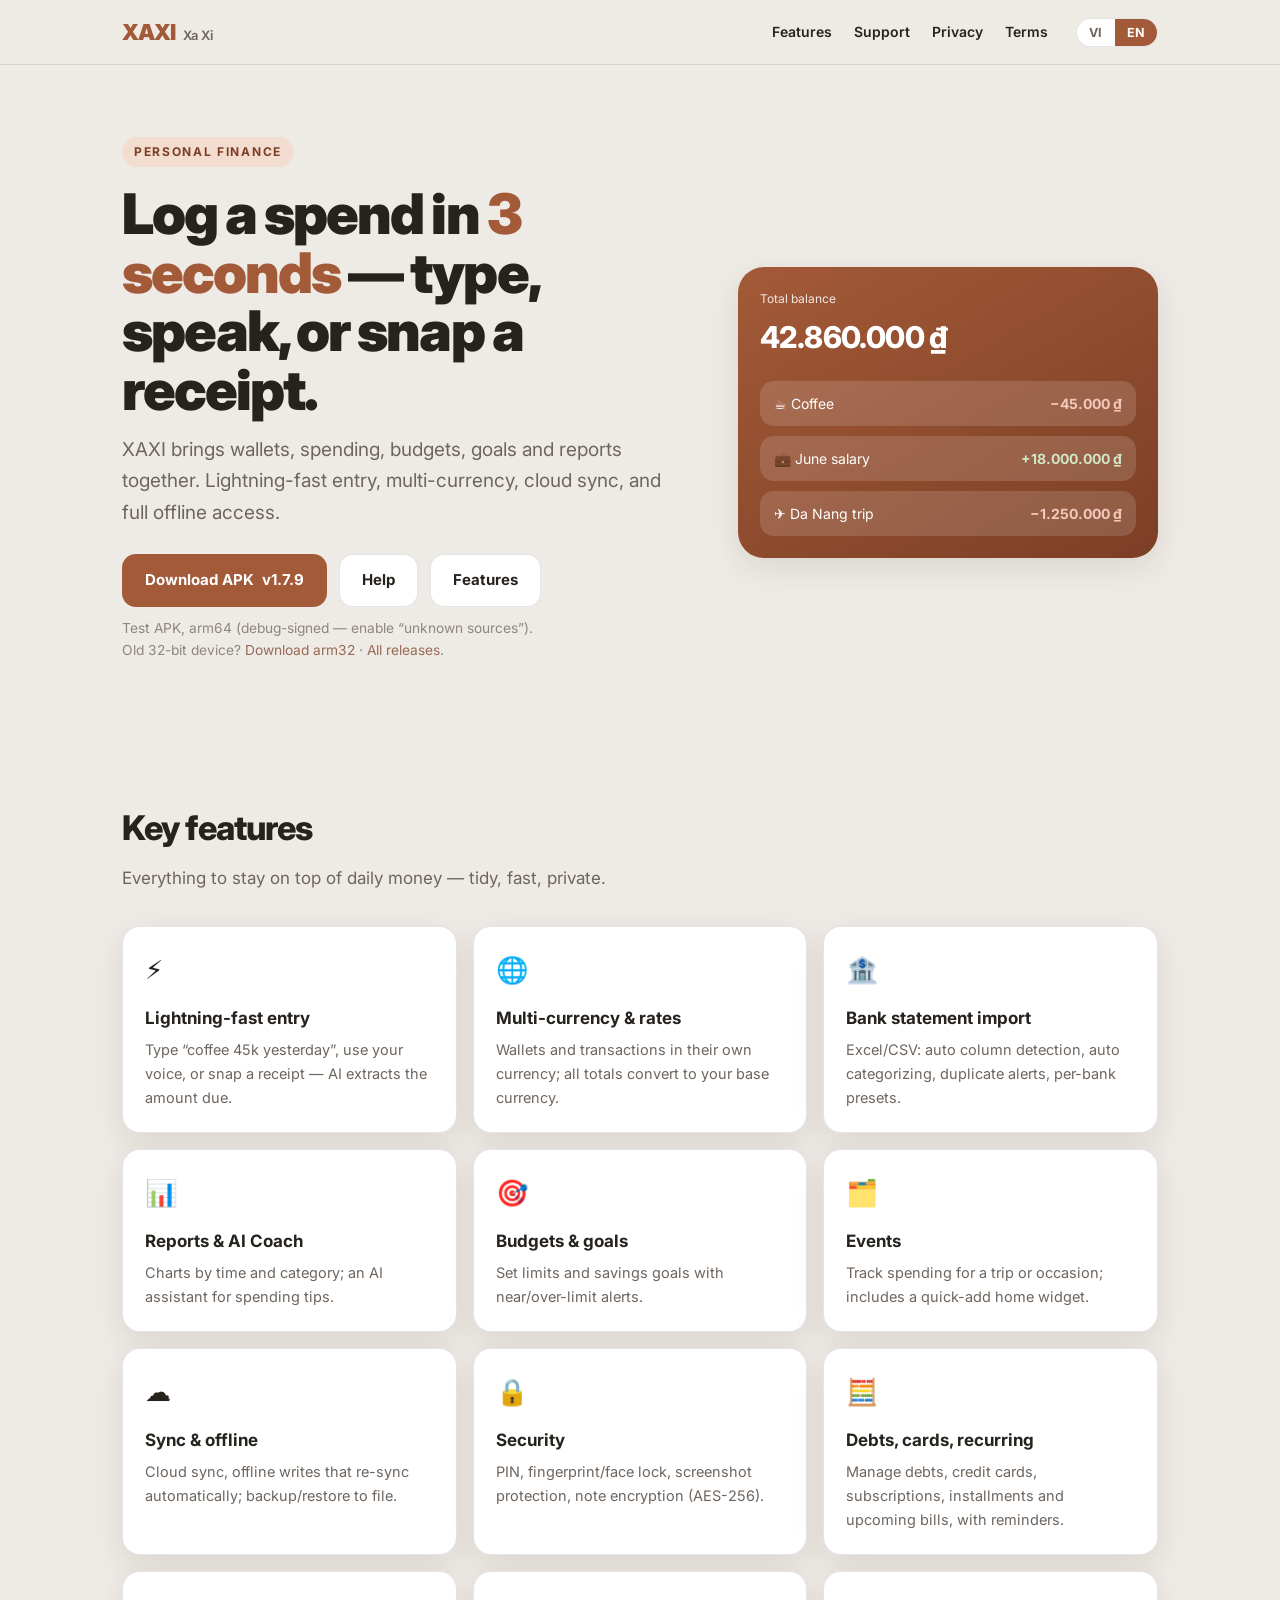
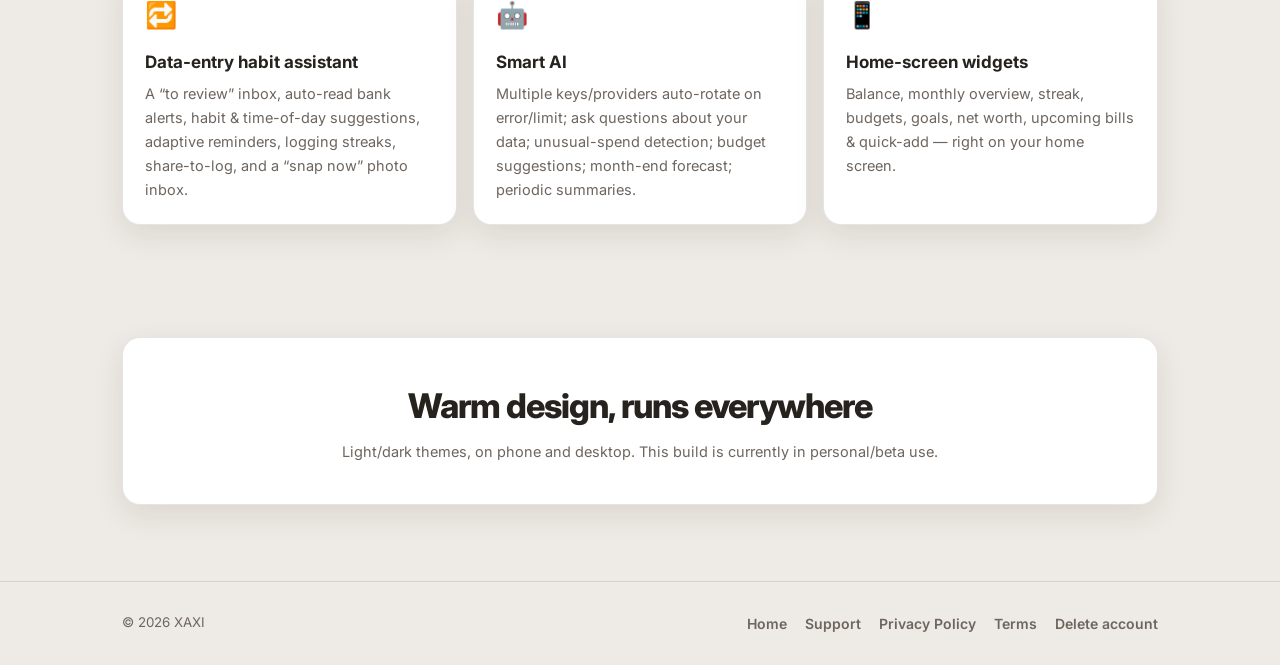
==== index.html @ 99275ad5 "docs: đồng bộ web từ xaxi-project@43b7272" ====
<!DOCTYPE html>
<html lang="vi" data-lang="vi">
<head>
<meta charset="UTF-8" />
<meta name="viewport" content="width=device-width, initial-scale=1" />
<script>(function(){try{var s=localStorage.getItem('xaxi_lang');var l=(s==='vi'||s==='en')?s:((navigator.language||'vi').toLowerCase().indexOf('en')===0?'en':'vi');document.documentElement.setAttribute('data-lang',l);document.documentElement.setAttribute('lang',l);}catch(e){document.documentElement.setAttribute('data-lang','vi');}})();</script>
<title>XAXI — Sổ thu chi cá nhân thông minh</title>
<meta name="description" content="XAXI (Xa Xỉ): sổ thu chi cá nhân — nhập liệu siêu nhanh, đa tiền tệ, đồng bộ đám mây, xem offline. Smart personal finance app." />
<link rel="stylesheet" href="style.css" />
<script src="script.js" defer></script>
</head>
<body data-title-vi="XAXI — Sổ thu chi cá nhân thông minh" data-title-en="XAXI — Smart personal finance app">

<header class="site-header">
  <div class="container">
    <div class="brand"><span class="mark">XAXI</span><span class="sub">Xa Xỉ</span></div>
    <nav class="nav">
      <a href="#tinh-nang"><span class="vi">Tính năng</span><span class="en">Features</span></a>
      <a href="support.html" class="hide-sm"><span class="vi">Hỗ trợ</span><span class="en">Support</span></a>
      <a href="privacy.html" class="hide-sm"><span class="vi">Bảo mật</span><span class="en">Privacy</span></a>
      <a href="terms.html"><span class="vi">Điều khoản</span><span class="en">Terms</span></a>
      <span class="langtoggle"><button data-langbtn="vi">VI</button><button data-langbtn="en">EN</button></span>
    </nav>
  </div>
</header>

<main>
  <section class="hero">
    <div class="container hero-grid">
      <div>
        <span class="eyebrow"><span class="vi">Sổ thu chi cá nhân</span><span class="en">Personal finance</span></span>
        <h1>
          <span class="vi">Ghi chi trong <span class="accent">3 giây</span> — gõ, nói, hay chụp hóa đơn.</span>
          <span class="en">Log a spend in <span class="accent">3 seconds</span> — type, speak, or snap a receipt.</span>
        </h1>
        <p class="lead">
          <span class="vi">XAXI gom ví, thu chi, ngân sách, mục tiêu và báo cáo vào một nơi. Nhập liệu siêu nhanh, đa tiền tệ, đồng bộ đám mây và xem được cả khi mất mạng.</span>
          <span class="en">XAXI brings wallets, spending, budgets, goals and reports together. Lightning-fast entry, multi-currency, cloud sync, and full offline access.</span>
        </p>
        <div class="cta-row">
          <a class="btn btn-primary" href="https://github.com/mittohoa/xaxi-app/releases/latest/download/xaxi-v1.7.9-arm64.apk"><span class="vi">Tải APK</span><span class="en">Download APK</span> v1.7.9</a>
          <a class="btn btn-ghost" href="support.html"><span class="vi">Hướng dẫn</span><span class="en">Help</span></a>
          <a class="btn btn-ghost" href="#tinh-nang"><span class="vi">Tính năng</span><span class="en">Features</span></a>
        </div>
        <p class="lead" style="font-size:.86rem;opacity:.75;margin-top:10px">
          <span class="vi">Bản APK thử nghiệm, arm64 (ký debug — cho phép “nguồn không xác định”). Máy 32-bit cũ? </span>
          <span class="en">Test APK, arm64 (debug-signed — enable “unknown sources”). Old 32-bit device? </span>
          <a href="https://github.com/mittohoa/xaxi-app/releases/latest/download/xaxi-v1.7.9-arm32.apk"><span class="vi">Tải bản arm32</span><span class="en">Download arm32</span></a>
          · <a href="https://github.com/mittohoa/xaxi-app/releases/latest"><span class="vi">Tất cả bản phát hành</span><span class="en">All releases</span></a>.
        </p>
      </div>
      <div class="mock" aria-hidden="true">
        <div class="mlabel"><span class="vi">Tổng số dư</span><span class="en">Total balance</span></div>
        <div class="mbal">42.860.000 ₫</div>
        <div class="mcards">
          <div class="mrow"><span>☕ <span class="vi">Cà phê</span><span class="en">Coffee</span></span><span class="neg">−45.000 ₫</span></div>
          <div class="mrow"><span>💼 <span class="vi">Lương tháng 6</span><span class="en">June salary</span></span><span class="pos">+18.000.000 ₫</span></div>
          <div class="mrow"><span>✈️ <span class="vi">Du lịch Đà Nẵng</span><span class="en">Da Nang trip</span></span><span class="neg">−1.250.000 ₫</span></div>
        </div>
      </div>
    </div>
  </section>

  <section class="block" id="tinh-nang">
    <div class="container">
      <h2 class="section-title"><span class="vi">Tính năng chính</span><span class="en">Key features</span></h2>
      <p class="section-sub"><span class="vi">Mọi thứ cần để kiểm soát tiền bạc hằng ngày — gọn gàng, nhanh, riêng tư.</span><span class="en">Everything to stay on top of daily money — tidy, fast, private.</span></p>
      <div class="features">
        <div class="card"><div class="ico">⚡</div>
          <h3><span class="vi">Nhập liệu siêu nhanh</span><span class="en">Lightning-fast entry</span></h3>
          <p><span class="vi">Gõ tự nhiên “cà phê 45k hôm qua”, nói bằng giọng nói, hoặc chụp hóa đơn — có AI bóc tách số tiền phải thanh toán.</span><span class="en">Type “coffee 45k yesterday”, use your voice, or snap a receipt — AI extracts the amount due.</span></p></div>
        <div class="card"><div class="ico">🌐</div>
          <h3><span class="vi">Đa tiền tệ &amp; tỷ giá</span><span class="en">Multi-currency &amp; rates</span></h3>
          <p><span class="vi">Ví và giao dịch theo tiền tệ riêng; mọi tổng hợp tự quy về tiền tệ gốc bạn chọn.</span><span class="en">Wallets and transactions in their own currency; all totals convert to your base currency.</span></p></div>
        <div class="card"><div class="ico">🏦</div>
          <h3><span class="vi">Nhập sao kê ngân hàng</span><span class="en">Bank statement import</span></h3>
          <p><span class="vi">Excel/CSV: tự nhận cột, tự phân loại danh mục, cảnh báo trùng, nhớ cấu hình theo ngân hàng.</span><span class="en">Excel/CSV: auto column detection, auto categorizing, duplicate alerts, per-bank presets.</span></p></div>
        <div class="card"><div class="ico">📊</div>
          <h3><span class="vi">Báo cáo &amp; AI Coach</span><span class="en">Reports &amp; AI Coach</span></h3>
          <p><span class="vi">Biểu đồ thu chi theo thời gian và danh mục; trợ lý AI gợi ý quản lý chi tiêu.</span><span class="en">Charts by time and category; an AI assistant for spending tips.</span></p></div>
        <div class="card"><div class="ico">🎯</div>
          <h3><span class="vi">Ngân sách &amp; mục tiêu</span><span class="en">Budgets &amp; goals</span></h3>
          <p><span class="vi">Đặt hạn mức và mục tiêu tiết kiệm, cảnh báo khi gần/vượt ngưỡng.</span><span class="en">Set limits and savings goals with near/over-limit alerts.</span></p></div>
        <div class="card"><div class="ico">🗂️</div>
          <h3><span class="vi">Sự kiện</span><span class="en">Events</span></h3>
          <p><span class="vi">Theo dõi chi tiêu riêng cho chuyến đi hay dịp đặc biệt; có widget ghi chi nhanh.</span><span class="en">Track spending for a trip or occasion; includes a quick-add home widget.</span></p></div>
        <div class="card"><div class="ico">☁️</div>
          <h3><span class="vi">Đồng bộ &amp; offline</span><span class="en">Sync &amp; offline</span></h3>
          <p><span class="vi">Đồng bộ đám mây, ghi được khi mất mạng và tự đồng bộ lại; sao lưu/khôi phục ra tệp.</span><span class="en">Cloud sync, offline writes that re-sync automatically; backup/restore to file.</span></p></div>
        <div class="card"><div class="ico">🔒</div>
          <h3><span class="vi">Bảo mật</span><span class="en">Security</span></h3>
          <p><span class="vi">Khóa PIN, vân tay/khuôn mặt, chống chụp màn hình, mã hóa ghi chú (AES-256).</span><span class="en">PIN, fingerprint/face lock, screenshot protection, note encryption (AES-256).</span></p></div>
        <div class="card"><div class="ico">🧮</div>
          <h3><span class="vi">Nợ, thẻ, định kỳ</span><span class="en">Debts, cards, recurring</span></h3>
          <p><span class="vi">Quản lý nợ, thẻ tín dụng, đăng ký, trả góp và hóa đơn sắp tới, kèm nhắc nhở.</span><span class="en">Manage debts, credit cards, subscriptions, installments and upcoming bills, with reminders.</span></p></div>
        <div class="card"><div class="ico">🔁</div>
          <h3><span class="vi">Trợ lý thói quen nhập liệu</span><span class="en">Data-entry habit assistant</span></h3>
          <p><span class="vi">Hộp “Chờ duyệt”, tự đọc thông báo ngân hàng, gợi ý theo thói quen &amp; khung giờ, nhắc thích ứng, chuỗi ngày ghi chép, chia sẻ từ app khác, hộp ảnh “chụp để đó”.</span><span class="en">A “to review” inbox, auto-read bank alerts, habit &amp; time-of-day suggestions, adaptive reminders, logging streaks, share-to-log, and a “snap now” photo inbox.</span></p></div>
        <div class="card"><div class="ico">🤖</div>
          <h3><span class="vi">AI thông minh</span><span class="en">Smart AI</span></h3>
          <p><span class="vi">Nhiều key/nhà cung cấp tự xoay vòng khi lỗi/limit; hỏi đáp trên số liệu của bạn; phát hiện chi tiêu bất thường; đề xuất ngân sách; dự báo chi cuối tháng; tóm tắt định kỳ.</span><span class="en">Multiple keys/providers auto-rotate on error/limit; ask questions about your data; unusual-spend detection; budget suggestions; month-end forecast; periodic summaries.</span></p></div>
        <div class="card"><div class="ico">📱</div>
          <h3><span class="vi">Widget màn hình chính</span><span class="en">Home-screen widgets</span></h3>
          <p><span class="vi">Số dư, tổng quan tháng, chuỗi ngày, ngân sách, mục tiêu, tài sản ròng, hóa đơn sắp tới &amp; nút ghi nhanh — ngay trên màn hình chính.</span><span class="en">Balance, monthly overview, streak, budgets, goals, net worth, upcoming bills &amp; quick-add — right on your home screen.</span></p></div>
      </div>
    </div>
  </section>

  <section class="block">
    <div class="container">
      <div class="card" style="text-align:center; padding:40px 22px;">
        <h2 class="section-title" style="margin-bottom:6px;"><span class="vi">Tiếng Việt, tông màu ấm, chạy mọi nơi</span><span class="en">Warm design, runs everywhere</span></h2>
        <p class="section-sub" style="margin:0 auto; max-width:46em;"><span class="vi">Giao diện sáng/tối, dùng trên điện thoại và máy tính. Bản hiện tại đang trong giai đoạn dùng cá nhân/thử nghiệm.</span><span class="en">Light/dark themes, on phone and desktop. This build is currently in personal/beta use.</span></p>
      </div>
    </div>
  </section>
</main>

<footer class="site-footer">
  <div class="container">
    <small>© 2026 XAXI</small>
    <div class="flinks">
      <a href="index.html"><span class="vi">Trang chủ</span><span class="en">Home</span></a>
      <a href="support.html"><span class="vi">Hỗ trợ</span><span class="en">Support</span></a>
      <a href="privacy.html"><span class="vi">Chính sách bảo mật</span><span class="en">Privacy Policy</span></a>
      <a href="terms.html"><span class="vi">Điều khoản</span><span class="en">Terms</span></a>
      <a href="delete-account.html"><span class="vi">Xóa tài khoản</span><span class="en">Delete account</span></a>
    </div>
  </div>
</footer>

</body>
</html>
---- style.css ----
/* XAXI — shared styles. Bảng màu lấy từ chính app (terracotta ấm). */
@import url('https://fonts.googleapis.com/css2?family=Inter:wght@400;500;600;700;800;900&display=swap');

:root {
  --bg: #EEEAE5;
  --surface: #FFFFFF;
  --surface-2: #F6F2EE;
  --ink: #26221E;
  --ink-2: #6E655E;
  --primary: #A35A38;
  --primary-deep: #7C3F25;
  --accent-soft: #F2DDD0;
  --green: #5B7553;
  --border: rgba(0, 0, 0, 0.10);
  --shadow: 0 10px 30px rgba(60, 35, 20, 0.10);
  --radius: 18px;
  --maxw: 1080px;
}

* { box-sizing: border-box; }

html { scroll-behavior: smooth; }

body {
  margin: 0;
  font-family: 'Inter', system-ui, -apple-system, 'Segoe UI', sans-serif;
  color: var(--ink);
  background: var(--bg);
  line-height: 1.65;
  -webkit-font-smoothing: antialiased;
}

a { color: var(--primary-deep); text-decoration: none; }
a:hover { text-decoration: underline; }

.container { max-width: var(--maxw); margin: 0 auto; padding: 0 22px; }
.narrow { max-width: 760px; }

/* ---- Header ---- */
.site-header {
  position: sticky; top: 0; z-index: 20;
  background: rgba(238, 234, 229, 0.86);
  backdrop-filter: saturate(140%) blur(10px);
  border-bottom: 1px solid var(--border);
}
.site-header .container {
  display: flex; align-items: center; justify-content: space-between;
  height: 64px;
}
.brand { display: flex; align-items: baseline; gap: 8px; }
.brand .mark {
  font-weight: 900; font-size: 22px; letter-spacing: -0.04em; color: var(--primary);
}
.brand .sub { font-size: 13px; color: var(--ink-2); font-weight: 600; }
.nav { display: flex; gap: 22px; align-items: center; }
.nav a { color: var(--ink); font-weight: 600; font-size: 14px; }
.nav a:hover { color: var(--primary); text-decoration: none; }

/* ---- Hero ---- */
.hero { padding: 72px 0 56px; }
.hero-grid { display: grid; grid-template-columns: 1.15fr 0.85fr; gap: 48px; align-items: center; }
.eyebrow {
  display: inline-block; font-size: 12px; font-weight: 700; letter-spacing: 0.14em;
  text-transform: uppercase; color: var(--primary-deep);
  background: var(--accent-soft); padding: 5px 12px; border-radius: 999px;
}
.hero h1 {
  font-size: clamp(34px, 5.2vw, 56px); line-height: 1.05; letter-spacing: -0.035em;
  font-weight: 900; margin: 18px 0 14px;
}
.hero h1 .accent { color: var(--primary); }
.hero p.lead { font-size: 19px; color: var(--ink-2); max-width: 30em; margin: 0 0 26px; }
.cta-row { display: flex; gap: 12px; flex-wrap: wrap; }

.btn {
  display: inline-flex; align-items: center; gap: 8px;
  font-weight: 700; font-size: 15px; padding: 13px 22px; border-radius: 14px;
  border: 1px solid transparent; cursor: pointer;
}
.btn-primary { background: var(--primary); color: #fff; }
.btn-primary:hover { background: var(--primary-deep); text-decoration: none; }
.btn-ghost { background: var(--surface); color: var(--ink); border-color: var(--border); }
.btn-ghost:hover { border-color: var(--primary); text-decoration: none; }

/* ---- Phone / card mock (CSS, không cần ảnh) ---- */
.mock {
  background: linear-gradient(150deg, var(--primary), var(--primary-deep));
  border-radius: 26px; padding: 22px; box-shadow: var(--shadow); color: #fff;
}
.mock .mlabel { font-size: 12px; opacity: 0.85; }
.mock .mbal { font-size: 30px; font-weight: 800; letter-spacing: -0.02em; margin-top: 4px; }
.mock .mcards { margin-top: 18px; display: grid; gap: 10px; }
.mrow {
  background: rgba(255,255,255,0.14); border-radius: 14px; padding: 11px 14px;
  display: flex; justify-content: space-between; align-items: center; font-size: 14px;
}
.mrow .pos { color: #CFE6C7; font-weight: 700; }
.mrow .neg { color: #F4C9BC; font-weight: 700; }

/* ---- Sections ---- */
section.block { padding: 56px 0; }
.section-title { font-size: clamp(24px, 3.4vw, 34px); font-weight: 800; letter-spacing: -0.03em; margin: 0 0 8px; }
.section-sub { color: var(--ink-2); margin: 0 0 34px; font-size: 17px; }

.features { display: grid; grid-template-columns: repeat(3, 1fr); gap: 16px; }
.card {
  background: var(--surface); border: 1px solid var(--border); border-radius: var(--radius);
  padding: 22px; box-shadow: var(--shadow);
}
.card .ico { font-size: 26px; }
.card h3 { margin: 12px 0 6px; font-size: 17px; font-weight: 700; }
.card p { margin: 0; color: var(--ink-2); font-size: 14.5px; }

/* ---- Legal / support prose ---- */
.page-head { padding: 48px 0 8px; }
.page-head h1 { font-size: clamp(28px, 4vw, 40px); font-weight: 800; letter-spacing: -0.03em; margin: 0 0 6px; }
.page-head .updated { color: var(--ink-2); font-size: 14px; }
.prose { padding: 12px 0 56px; }
.prose h2 { font-size: 20px; font-weight: 700; margin: 34px 0 10px; letter-spacing: -0.01em; }
.prose h3 { font-size: 16px; font-weight: 700; margin: 22px 0 6px; }
.prose p, .prose li { color: #3a342f; font-size: 16px; }
.prose ul { padding-left: 22px; }
.prose li { margin: 6px 0; }
.callout {
  background: var(--surface-2); border: 1px solid var(--border); border-left: 4px solid var(--primary);
  border-radius: 12px; padding: 14px 16px; margin: 18px 0; font-size: 15px;
}
details.faq {
  background: var(--surface); border: 1px solid var(--border); border-radius: 14px;
  padding: 4px 18px; margin: 10px 0; box-shadow: var(--shadow);
}
details.faq summary {
  cursor: pointer; font-weight: 700; padding: 14px 0; list-style: none; font-size: 16px;
}
details.faq summary::-webkit-details-marker { display: none; }
details.faq summary::after { content: '+'; float: right; color: var(--primary); font-weight: 800; }
details.faq[open] summary::after { content: '–'; }
details.faq p { margin: 0 0 14px; color: var(--ink-2); }

/* ---- Footer ---- */
.site-footer { border-top: 1px solid var(--border); padding: 30px 0; margin-top: 20px; }
.site-footer .container { display: flex; justify-content: space-between; flex-wrap: wrap; gap: 14px; }
.site-footer .flinks { display: flex; gap: 18px; flex-wrap: wrap; }
.site-footer a { color: var(--ink-2); font-size: 14px; font-weight: 600; }
.site-footer small { color: var(--ink-2); }

/* ---- Responsive ---- */
@media (max-width: 820px) {
  .hero-grid { grid-template-columns: 1fr; gap: 32px; }
  .features { grid-template-columns: 1fr; }
  .nav { gap: 14px; }
  .nav a.hide-sm { display: none; }
}

@media (prefers-reduced-motion: reduce) {
  html { scroll-behavior: auto; }
}

/* ---- Song ngữ / bilingual ---- */
[data-lang="vi"] .en { display: none !important; }
[data-lang="en"] .vi { display: none !important; }

.langtoggle {
  display: inline-flex; border: 1px solid var(--border); border-radius: 999px;
  overflow: hidden; background: var(--surface); margin-left: 6px;
}
.langtoggle button {
  font-family: inherit; font-weight: 700; font-size: 12.5px; letter-spacing: 0.02em;
  padding: 6px 12px; border: 0; background: transparent; color: var(--ink-2); cursor: pointer;
}
.langtoggle button.active { background: var(--primary); color: #fff; }
.langtoggle button:not(.active):hover { color: var(--primary); }
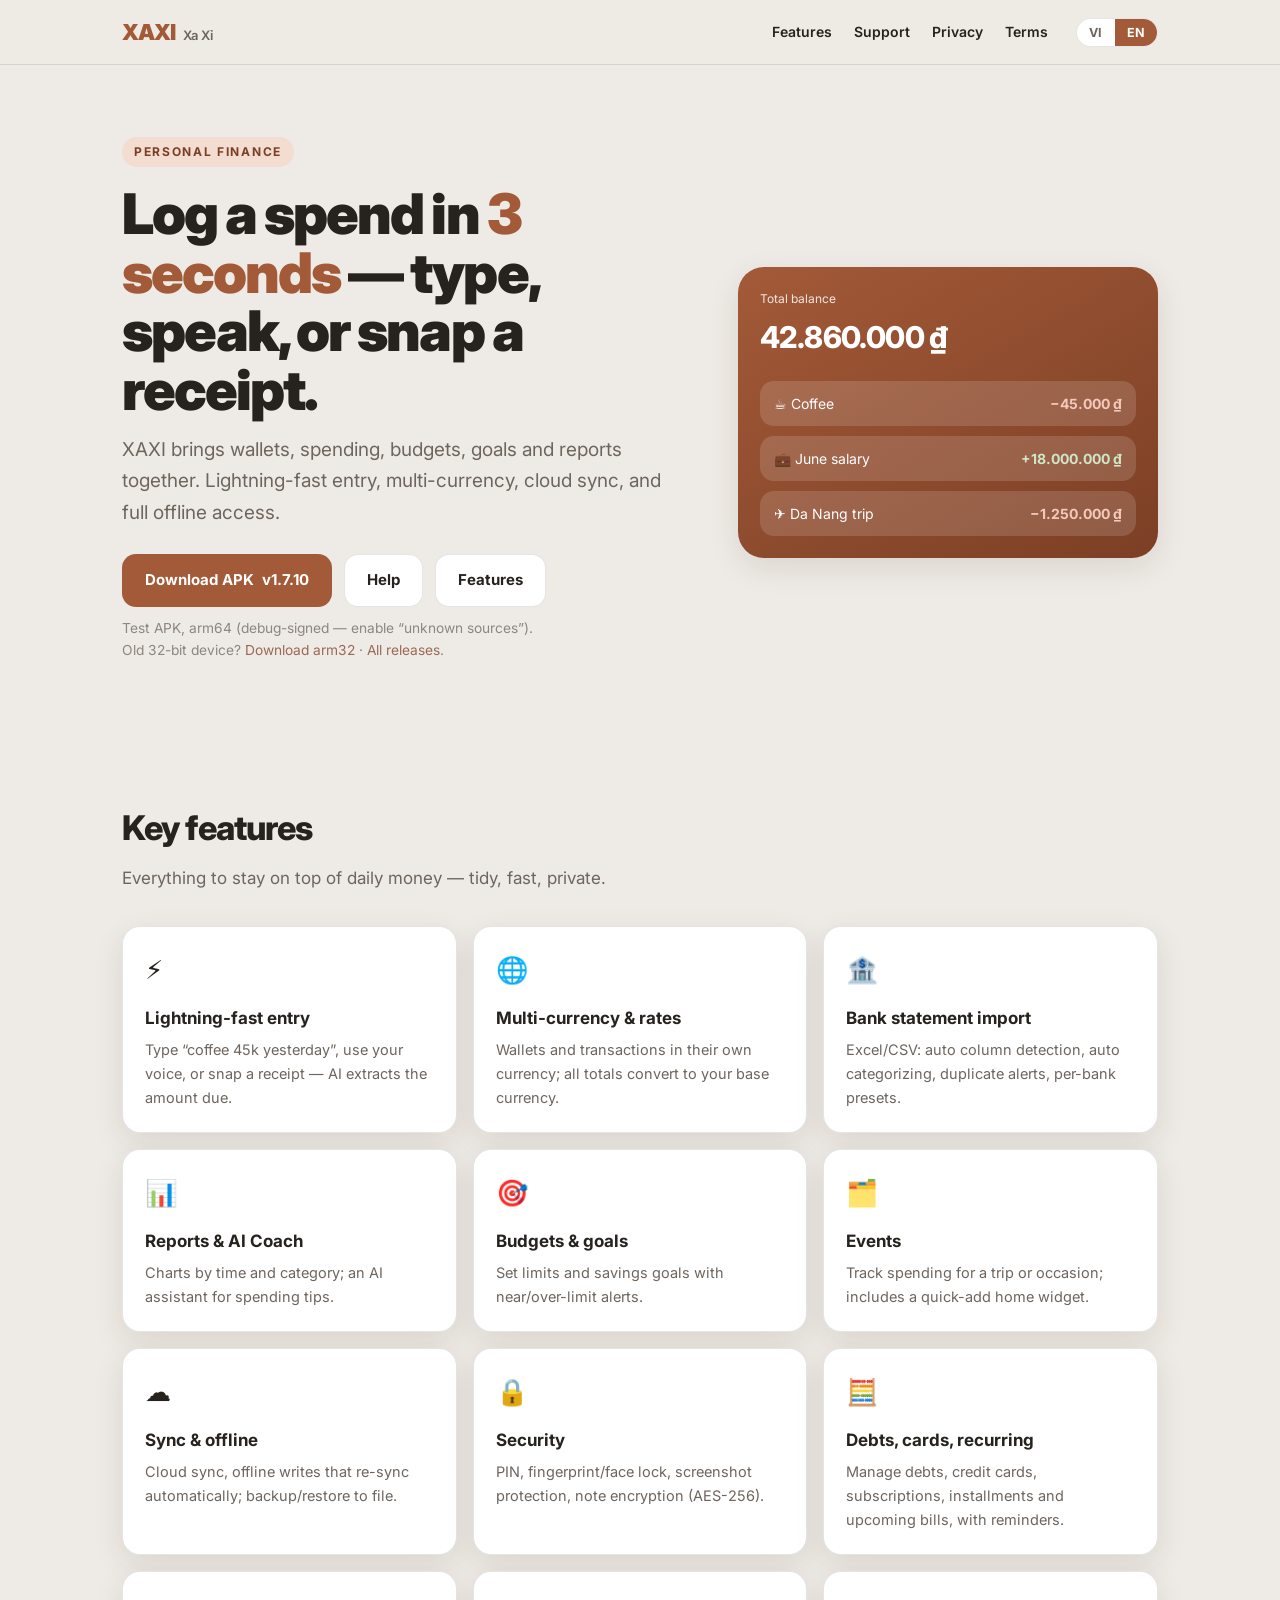
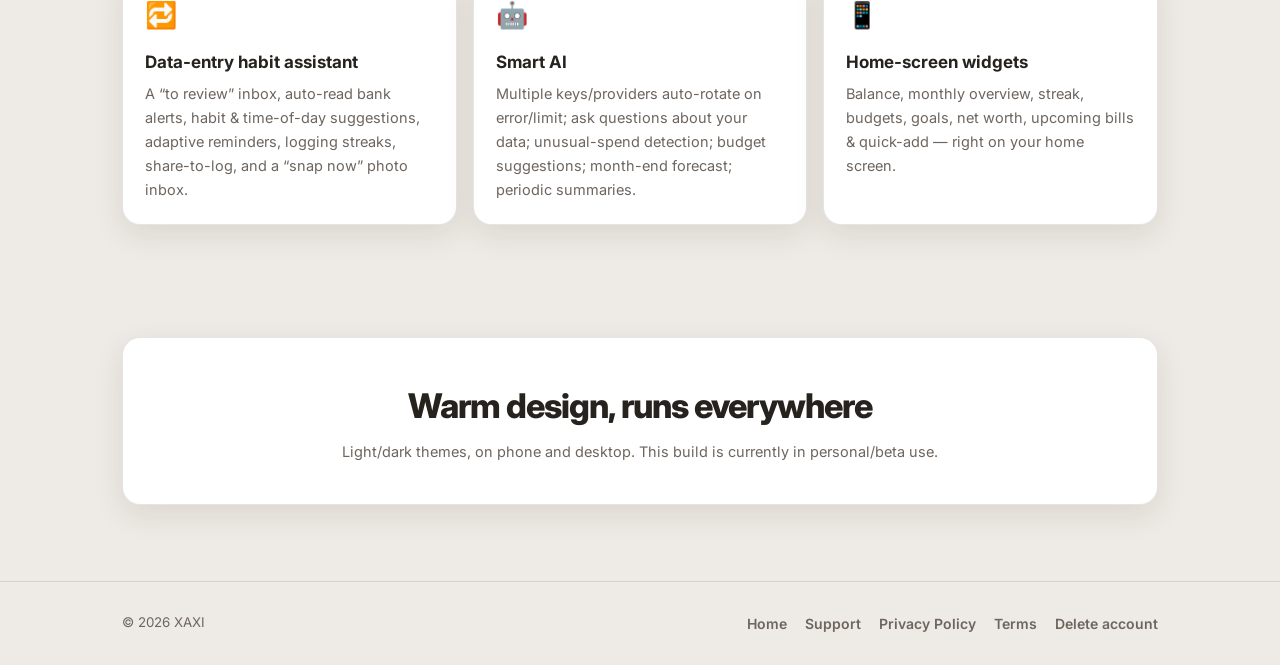
==== commit 9b544185: "docs: đồng bộ web từ xaxi-project@4fc3fd5" ====
--- a/index.html
+++ b/index.html
@@ -38,14 +38,14 @@
           <span class="en">XAXI brings wallets, spending, budgets, goals and reports together. Lightning-fast entry, multi-currency, cloud sync, and full offline access.</span>
         </p>
         <div class="cta-row">
-          <a class="btn btn-primary" href="https://github.com/mittohoa/xaxi-app/releases/latest/download/xaxi-v1.7.9-arm64.apk"><span class="vi">Tải APK</span><span class="en">Download APK</span> v1.7.9</a>
+          <a class="btn btn-primary" href="https://github.com/mittohoa/xaxi-app/releases/latest/download/xaxi-v1.7.10-arm64.apk"><span class="vi">Tải APK</span><span class="en">Download APK</span> v1.7.10</a>
           <a class="btn btn-ghost" href="support.html"><span class="vi">Hướng dẫn</span><span class="en">Help</span></a>
           <a class="btn btn-ghost" href="#tinh-nang"><span class="vi">Tính năng</span><span class="en">Features</span></a>
         </div>
         <p class="lead" style="font-size:.86rem;opacity:.75;margin-top:10px">
           <span class="vi">Bản APK thử nghiệm, arm64 (ký debug — cho phép “nguồn không xác định”). Máy 32-bit cũ? </span>
           <span class="en">Test APK, arm64 (debug-signed — enable “unknown sources”). Old 32-bit device? </span>
-          <a href="https://github.com/mittohoa/xaxi-app/releases/latest/download/xaxi-v1.7.9-arm32.apk"><span class="vi">Tải bản arm32</span><span class="en">Download arm32</span></a>
+          <a href="https://github.com/mittohoa/xaxi-app/releases/latest/download/xaxi-v1.7.10-arm32.apk"><span class="vi">Tải bản arm32</span><span class="en">Download arm32</span></a>
           · <a href="https://github.com/mittohoa/xaxi-app/releases/latest"><span class="vi">Tất cả bản phát hành</span><span class="en">All releases</span></a>.
         </p>
       </div>
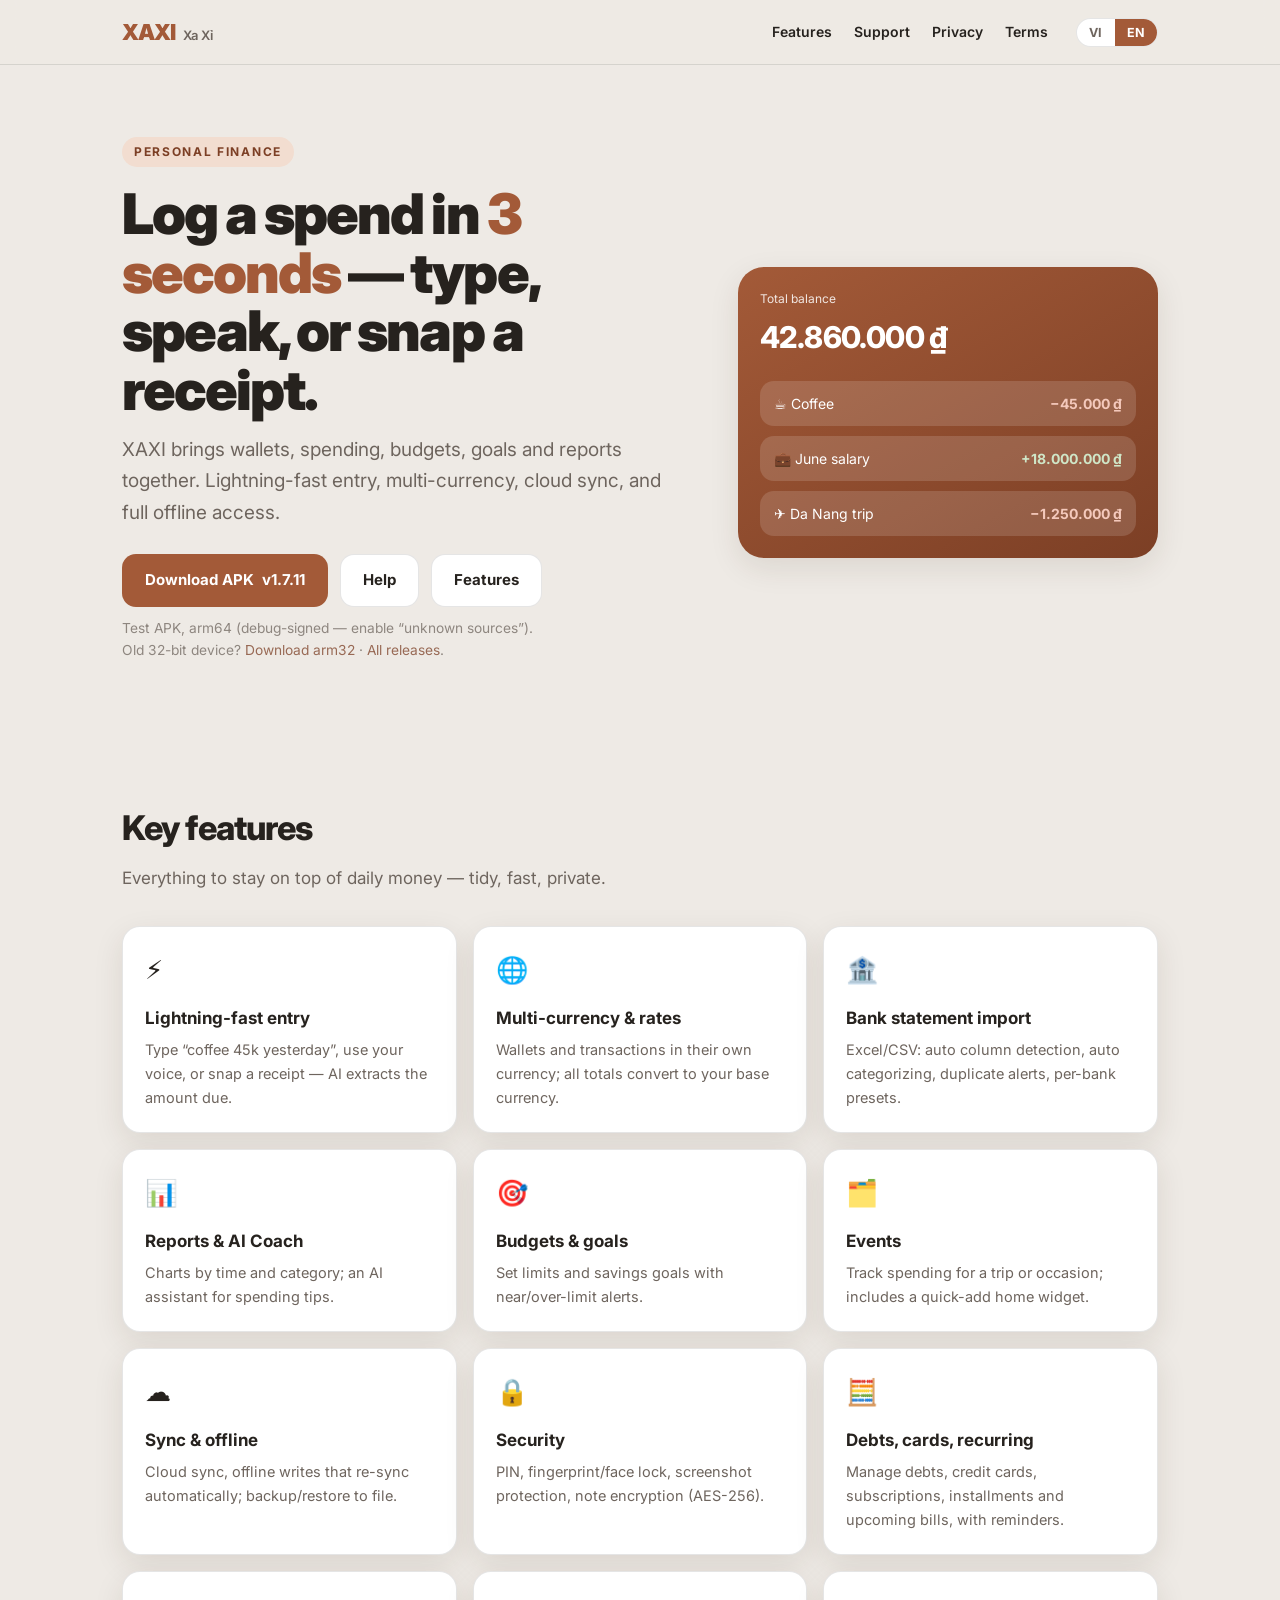
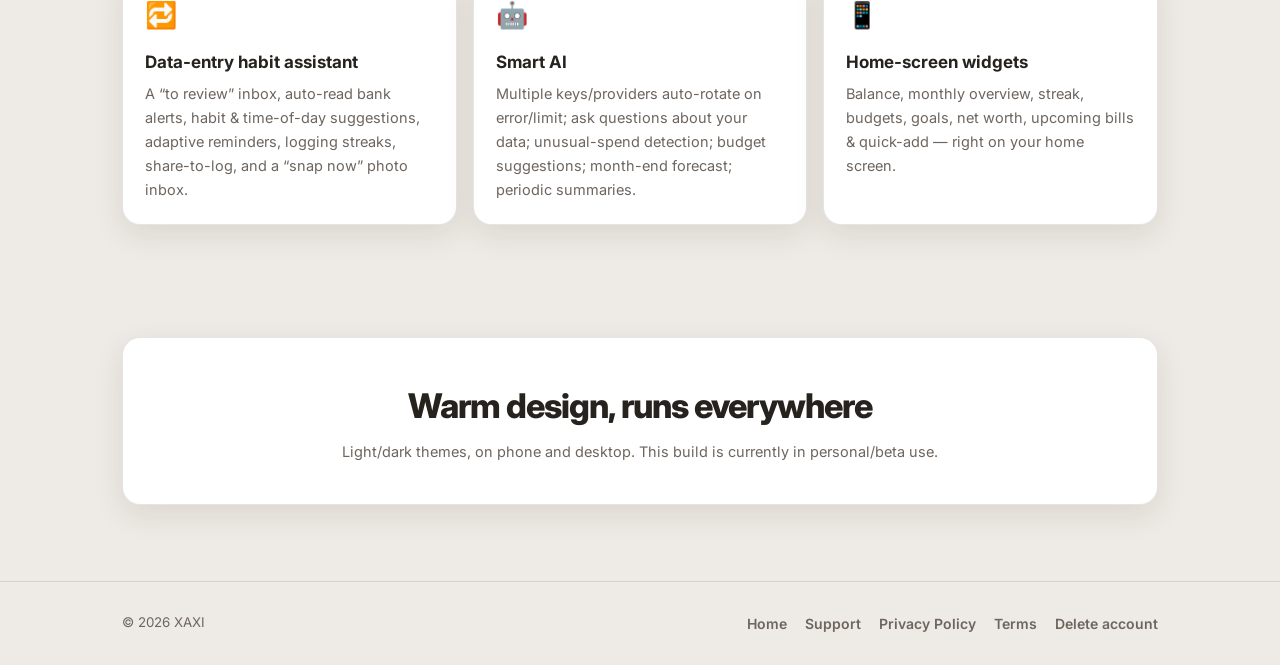
==== commit 63e01ffe: "docs: đồng bộ web từ xaxi-project@b2a20c7" ====
--- a/index.html
+++ b/index.html
@@ -38,14 +38,14 @@
           <span class="en">XAXI brings wallets, spending, budgets, goals and reports together. Lightning-fast entry, multi-currency, cloud sync, and full offline access.</span>
         </p>
         <div class="cta-row">
-          <a class="btn btn-primary" href="https://github.com/mittohoa/xaxi-app/releases/latest/download/xaxi-v1.7.10-arm64.apk"><span class="vi">Tải APK</span><span class="en">Download APK</span> v1.7.10</a>
+          <a class="btn btn-primary" href="https://github.com/mittohoa/xaxi-app/releases/latest/download/xaxi-v1.7.11-arm64.apk"><span class="vi">Tải APK</span><span class="en">Download APK</span> v1.7.11</a>
           <a class="btn btn-ghost" href="support.html"><span class="vi">Hướng dẫn</span><span class="en">Help</span></a>
           <a class="btn btn-ghost" href="#tinh-nang"><span class="vi">Tính năng</span><span class="en">Features</span></a>
         </div>
         <p class="lead" style="font-size:.86rem;opacity:.75;margin-top:10px">
           <span class="vi">Bản APK thử nghiệm, arm64 (ký debug — cho phép “nguồn không xác định”). Máy 32-bit cũ? </span>
           <span class="en">Test APK, arm64 (debug-signed — enable “unknown sources”). Old 32-bit device? </span>
-          <a href="https://github.com/mittohoa/xaxi-app/releases/latest/download/xaxi-v1.7.10-arm32.apk"><span class="vi">Tải bản arm32</span><span class="en">Download arm32</span></a>
+          <a href="https://github.com/mittohoa/xaxi-app/releases/latest/download/xaxi-v1.7.11-arm32.apk"><span class="vi">Tải bản arm32</span><span class="en">Download arm32</span></a>
           · <a href="https://github.com/mittohoa/xaxi-app/releases/latest"><span class="vi">Tất cả bản phát hành</span><span class="en">All releases</span></a>.
         </p>
       </div>
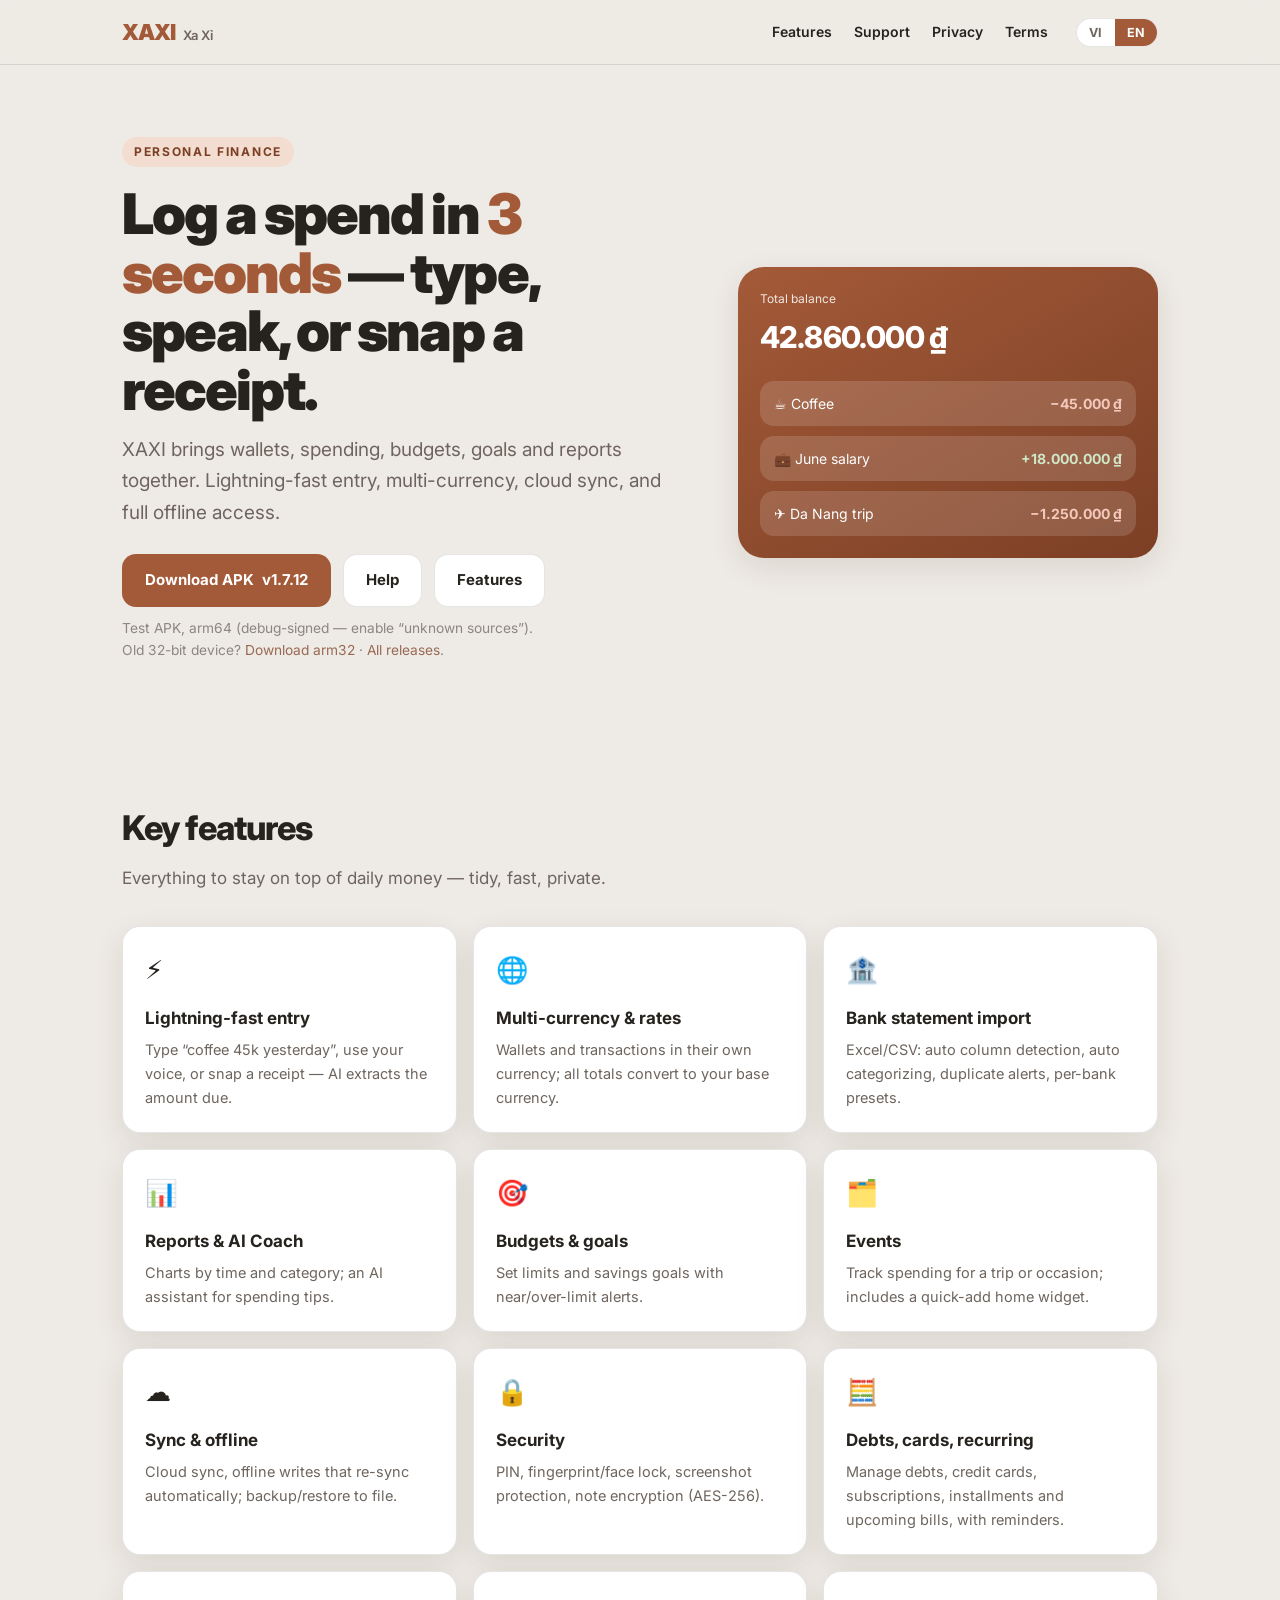
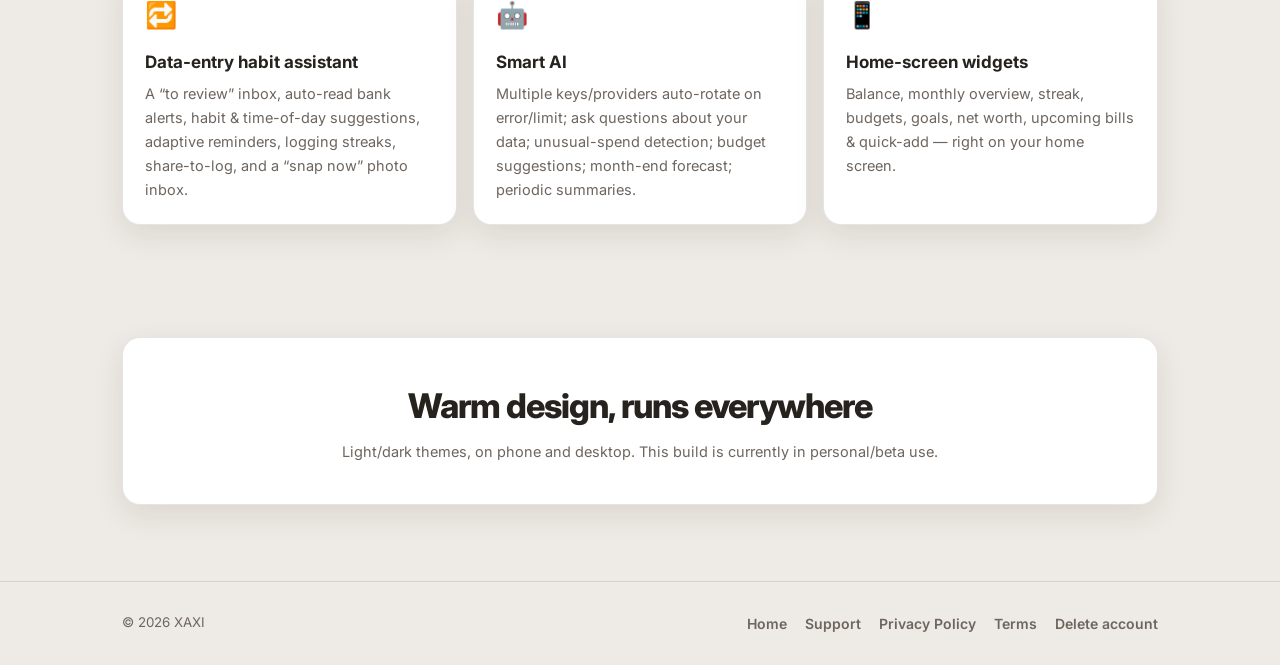
==== commit 54448ccc: "docs: đồng bộ web từ xaxi-project@26538c9" ====
--- a/index.html
+++ b/index.html
@@ -38,14 +38,14 @@
           <span class="en">XAXI brings wallets, spending, budgets, goals and reports together. Lightning-fast entry, multi-currency, cloud sync, and full offline access.</span>
         </p>
         <div class="cta-row">
-          <a class="btn btn-primary" href="https://github.com/mittohoa/xaxi-app/releases/latest/download/xaxi-v1.7.11-arm64.apk"><span class="vi">Tải APK</span><span class="en">Download APK</span> v1.7.11</a>
+          <a class="btn btn-primary" href="https://github.com/mittohoa/xaxi-app/releases/latest/download/xaxi-v1.7.12-arm64.apk"><span class="vi">Tải APK</span><span class="en">Download APK</span> v1.7.12</a>
           <a class="btn btn-ghost" href="support.html"><span class="vi">Hướng dẫn</span><span class="en">Help</span></a>
           <a class="btn btn-ghost" href="#tinh-nang"><span class="vi">Tính năng</span><span class="en">Features</span></a>
         </div>
         <p class="lead" style="font-size:.86rem;opacity:.75;margin-top:10px">
           <span class="vi">Bản APK thử nghiệm, arm64 (ký debug — cho phép “nguồn không xác định”). Máy 32-bit cũ? </span>
           <span class="en">Test APK, arm64 (debug-signed — enable “unknown sources”). Old 32-bit device? </span>
-          <a href="https://github.com/mittohoa/xaxi-app/releases/latest/download/xaxi-v1.7.11-arm32.apk"><span class="vi">Tải bản arm32</span><span class="en">Download arm32</span></a>
+          <a href="https://github.com/mittohoa/xaxi-app/releases/latest/download/xaxi-v1.7.12-arm32.apk"><span class="vi">Tải bản arm32</span><span class="en">Download arm32</span></a>
           · <a href="https://github.com/mittohoa/xaxi-app/releases/latest"><span class="vi">Tất cả bản phát hành</span><span class="en">All releases</span></a>.
         </p>
       </div>
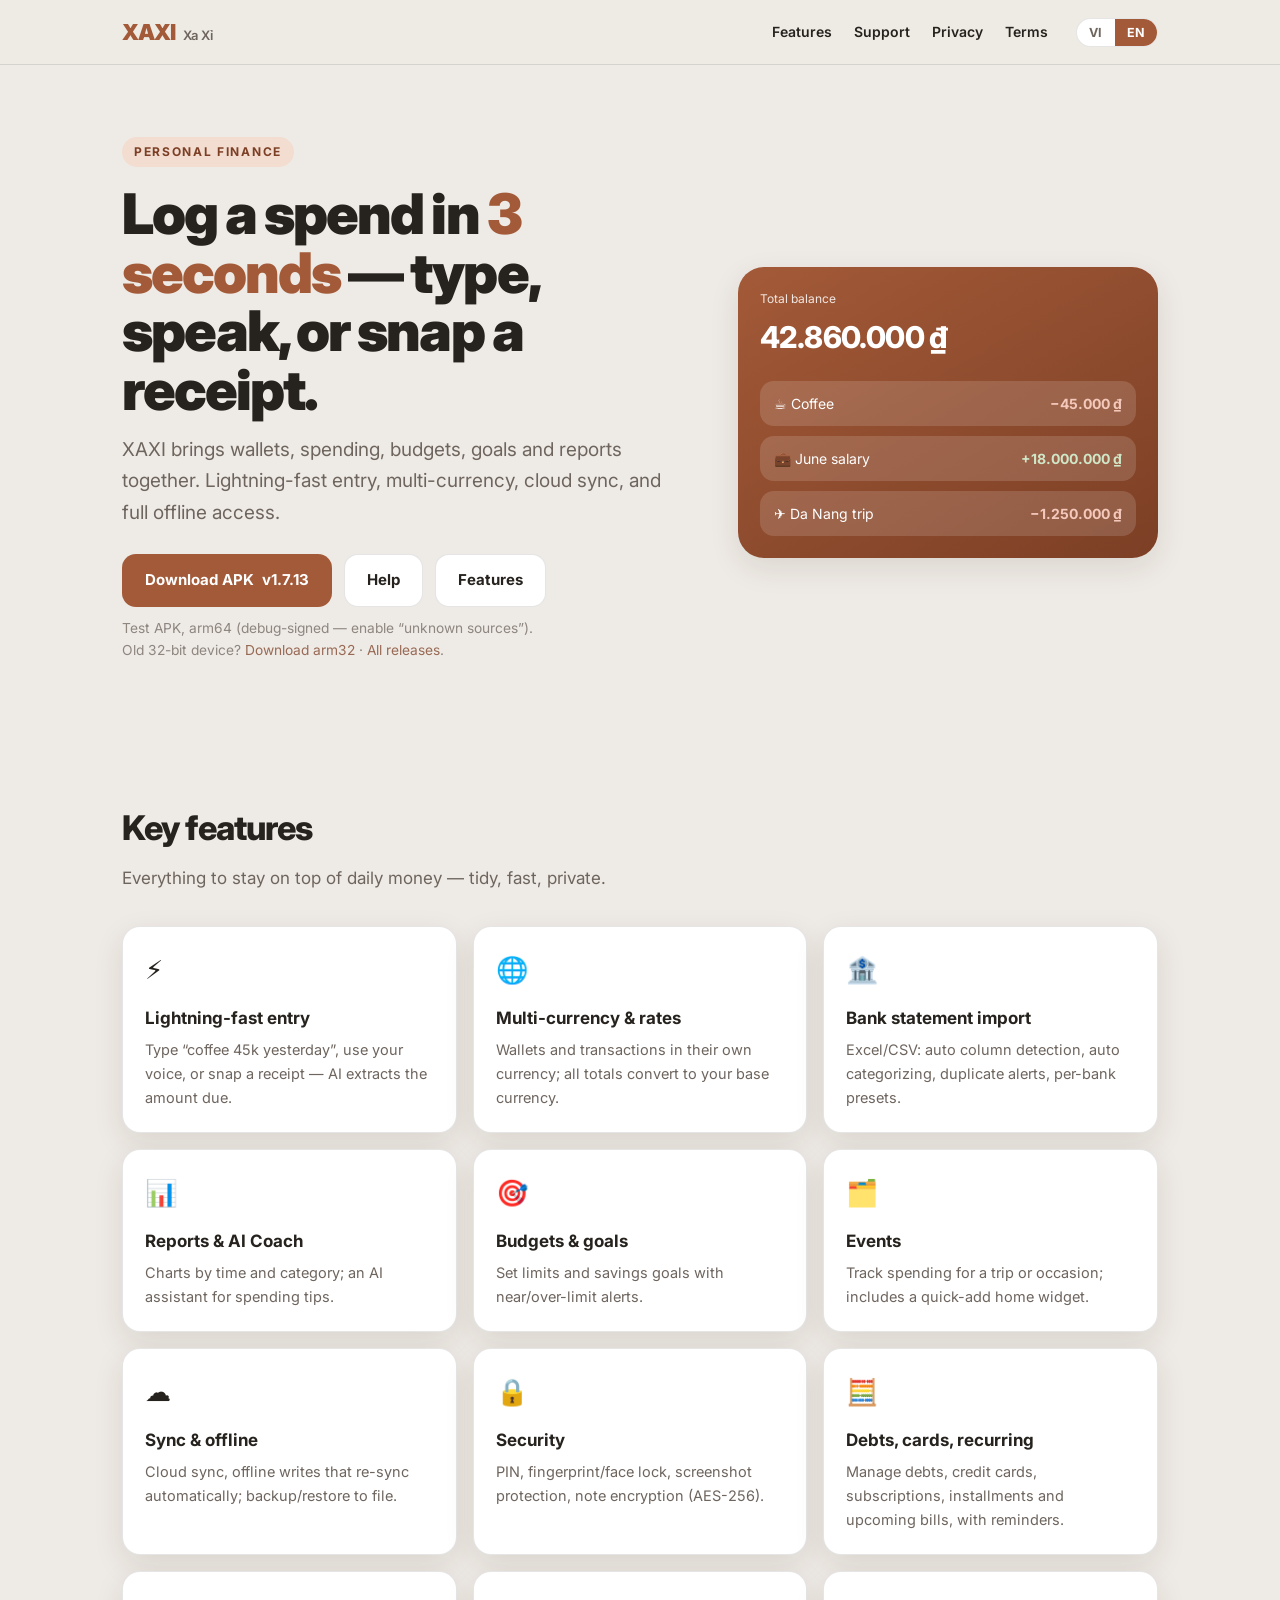
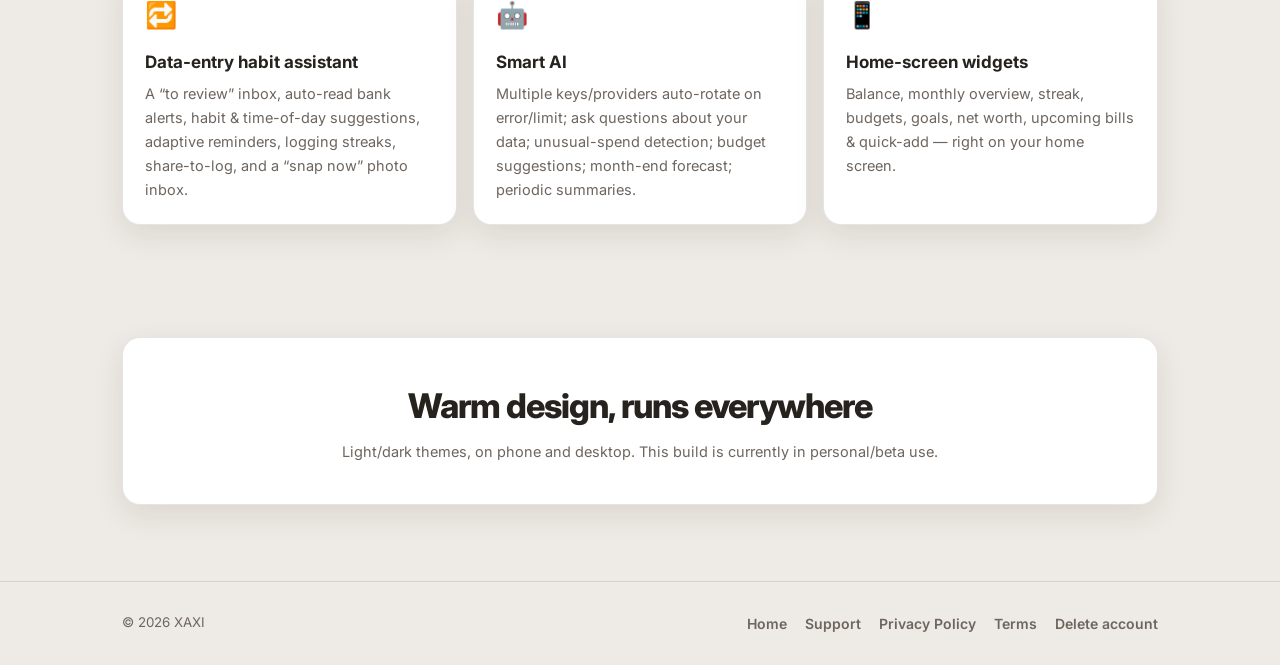
==== commit 179f8bb6: "docs: đồng bộ web từ xaxi-project@50c59b4" ====
--- a/index.html
+++ b/index.html
@@ -38,14 +38,14 @@
           <span class="en">XAXI brings wallets, spending, budgets, goals and reports together. Lightning-fast entry, multi-currency, cloud sync, and full offline access.</span>
         </p>
         <div class="cta-row">
-          <a class="btn btn-primary" href="https://github.com/mittohoa/xaxi-app/releases/latest/download/xaxi-v1.7.12-arm64.apk"><span class="vi">Tải APK</span><span class="en">Download APK</span> v1.7.12</a>
+          <a class="btn btn-primary" href="https://github.com/mittohoa/xaxi-app/releases/latest/download/xaxi-v1.7.13-arm64.apk"><span class="vi">Tải APK</span><span class="en">Download APK</span> v1.7.13</a>
           <a class="btn btn-ghost" href="support.html"><span class="vi">Hướng dẫn</span><span class="en">Help</span></a>
           <a class="btn btn-ghost" href="#tinh-nang"><span class="vi">Tính năng</span><span class="en">Features</span></a>
         </div>
         <p class="lead" style="font-size:.86rem;opacity:.75;margin-top:10px">
           <span class="vi">Bản APK thử nghiệm, arm64 (ký debug — cho phép “nguồn không xác định”). Máy 32-bit cũ? </span>
           <span class="en">Test APK, arm64 (debug-signed — enable “unknown sources”). Old 32-bit device? </span>
-          <a href="https://github.com/mittohoa/xaxi-app/releases/latest/download/xaxi-v1.7.12-arm32.apk"><span class="vi">Tải bản arm32</span><span class="en">Download arm32</span></a>
+          <a href="https://github.com/mittohoa/xaxi-app/releases/latest/download/xaxi-v1.7.13-arm32.apk"><span class="vi">Tải bản arm32</span><span class="en">Download arm32</span></a>
           · <a href="https://github.com/mittohoa/xaxi-app/releases/latest"><span class="vi">Tất cả bản phát hành</span><span class="en">All releases</span></a>.
         </p>
       </div>
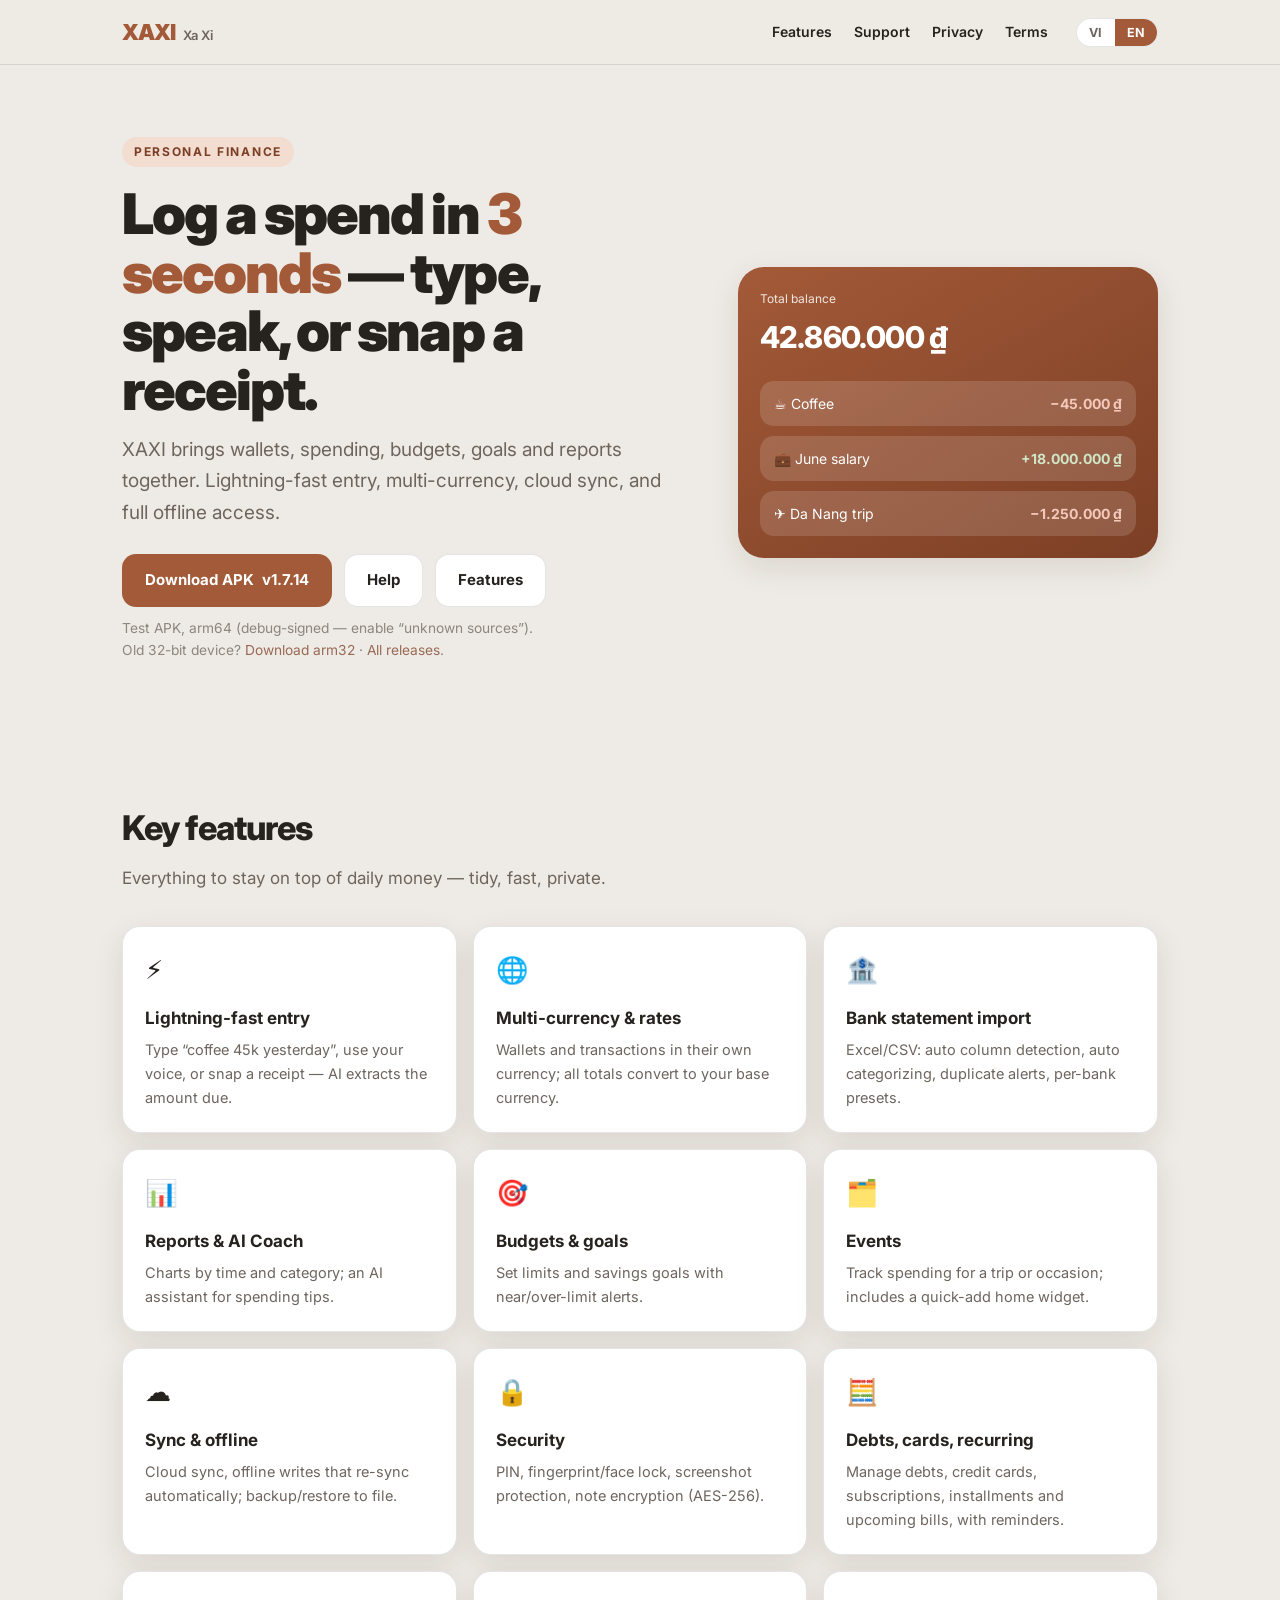
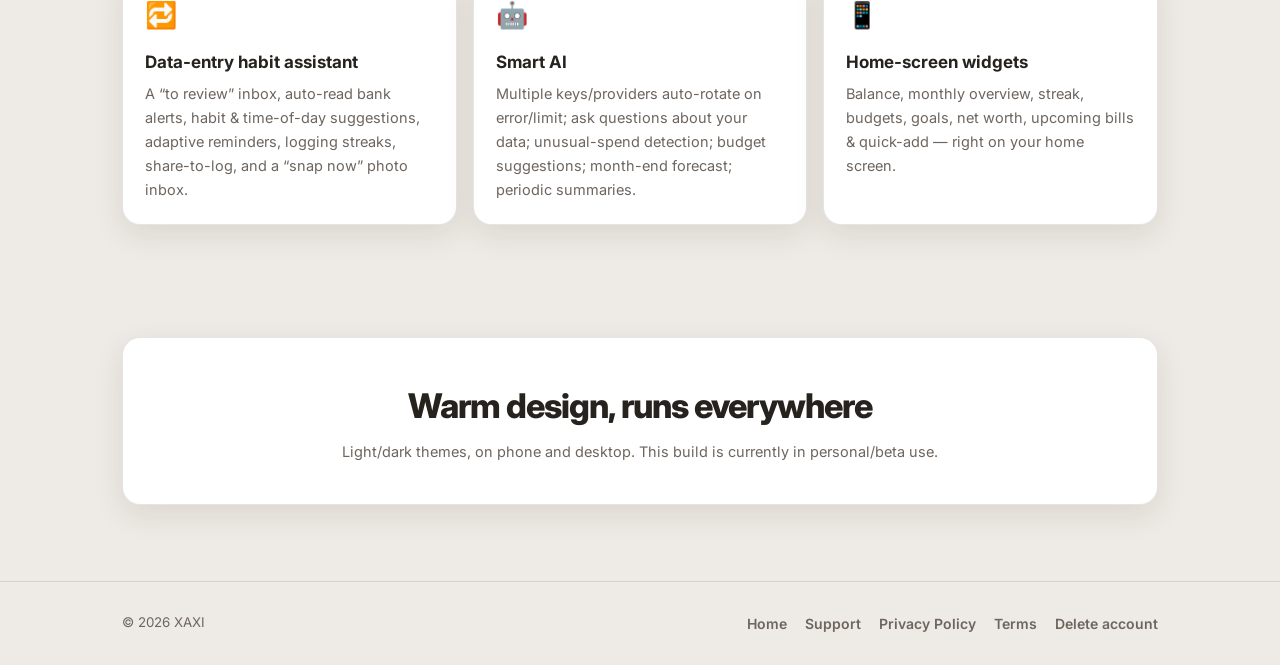
==== commit 447548f5: "docs: đồng bộ web từ xaxi-project@ccfa902" ====
--- a/index.html
+++ b/index.html
@@ -38,14 +38,14 @@
           <span class="en">XAXI brings wallets, spending, budgets, goals and reports together. Lightning-fast entry, multi-currency, cloud sync, and full offline access.</span>
         </p>
         <div class="cta-row">
-          <a class="btn btn-primary" href="https://github.com/mittohoa/xaxi-app/releases/latest/download/xaxi-v1.7.13-arm64.apk"><span class="vi">Tải APK</span><span class="en">Download APK</span> v1.7.13</a>
+          <a class="btn btn-primary" href="https://github.com/mittohoa/xaxi-app/releases/latest/download/xaxi-v1.7.14-arm64.apk"><span class="vi">Tải APK</span><span class="en">Download APK</span> v1.7.14</a>
           <a class="btn btn-ghost" href="support.html"><span class="vi">Hướng dẫn</span><span class="en">Help</span></a>
           <a class="btn btn-ghost" href="#tinh-nang"><span class="vi">Tính năng</span><span class="en">Features</span></a>
         </div>
         <p class="lead" style="font-size:.86rem;opacity:.75;margin-top:10px">
           <span class="vi">Bản APK thử nghiệm, arm64 (ký debug — cho phép “nguồn không xác định”). Máy 32-bit cũ? </span>
           <span class="en">Test APK, arm64 (debug-signed — enable “unknown sources”). Old 32-bit device? </span>
-          <a href="https://github.com/mittohoa/xaxi-app/releases/latest/download/xaxi-v1.7.13-arm32.apk"><span class="vi">Tải bản arm32</span><span class="en">Download arm32</span></a>
+          <a href="https://github.com/mittohoa/xaxi-app/releases/latest/download/xaxi-v1.7.14-arm32.apk"><span class="vi">Tải bản arm32</span><span class="en">Download arm32</span></a>
           · <a href="https://github.com/mittohoa/xaxi-app/releases/latest"><span class="vi">Tất cả bản phát hành</span><span class="en">All releases</span></a>.
         </p>
       </div>
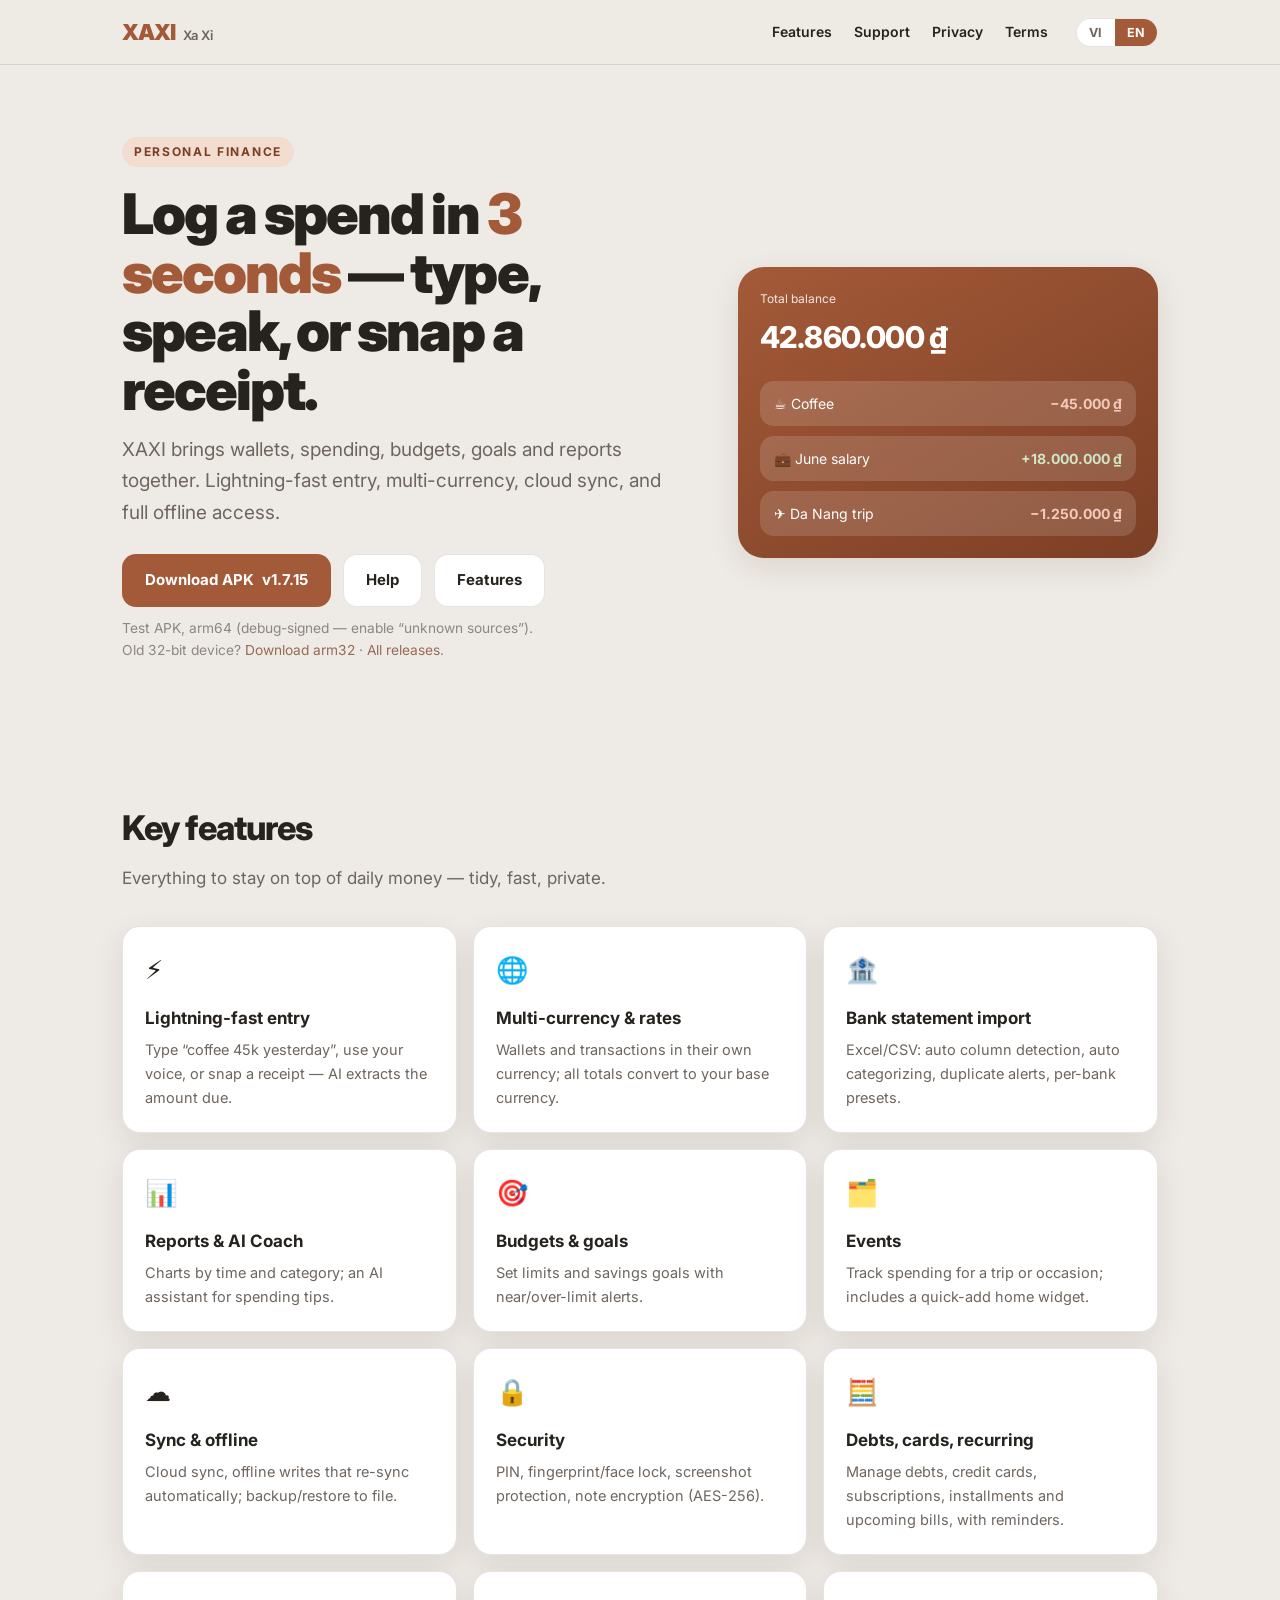
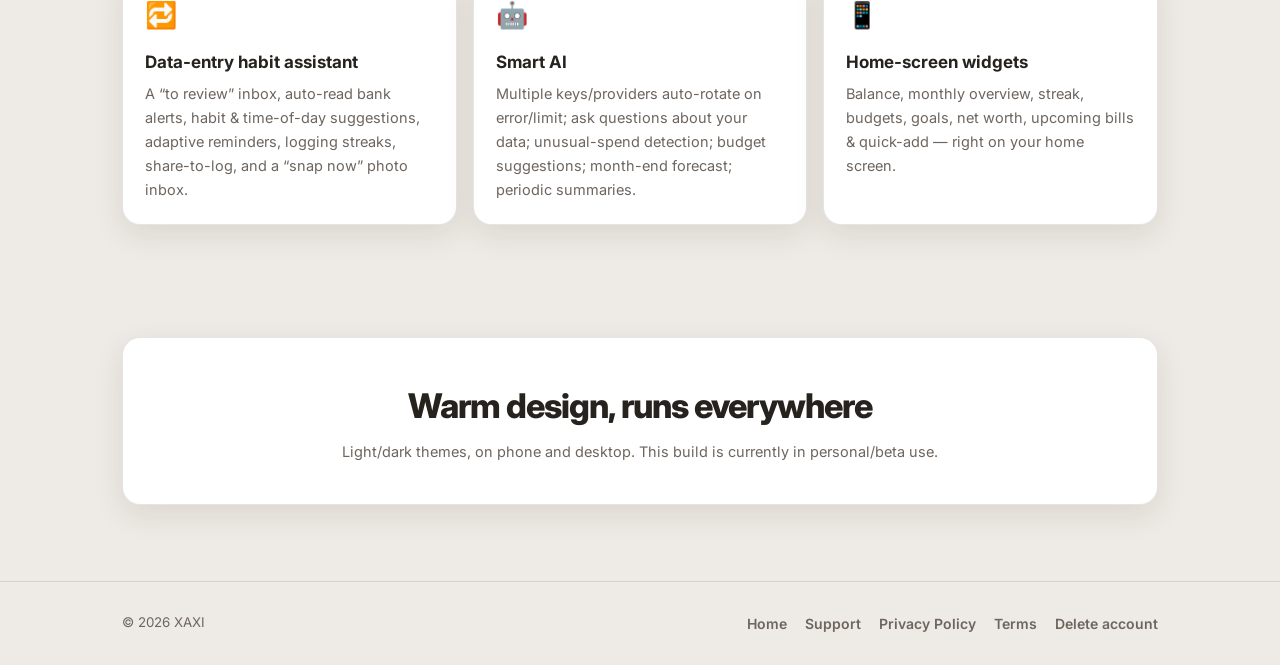
==== commit c33e824d: "docs: đồng bộ web từ xaxi-project@77443df" ====
--- a/index.html
+++ b/index.html
@@ -38,14 +38,14 @@
           <span class="en">XAXI brings wallets, spending, budgets, goals and reports together. Lightning-fast entry, multi-currency, cloud sync, and full offline access.</span>
         </p>
         <div class="cta-row">
-          <a class="btn btn-primary" href="https://github.com/mittohoa/xaxi-app/releases/latest/download/xaxi-v1.7.14-arm64.apk"><span class="vi">Tải APK</span><span class="en">Download APK</span> v1.7.14</a>
+          <a class="btn btn-primary" href="https://github.com/mittohoa/xaxi-app/releases/latest/download/xaxi-v1.7.15-arm64.apk"><span class="vi">Tải APK</span><span class="en">Download APK</span> v1.7.15</a>
           <a class="btn btn-ghost" href="support.html"><span class="vi">Hướng dẫn</span><span class="en">Help</span></a>
           <a class="btn btn-ghost" href="#tinh-nang"><span class="vi">Tính năng</span><span class="en">Features</span></a>
         </div>
         <p class="lead" style="font-size:.86rem;opacity:.75;margin-top:10px">
           <span class="vi">Bản APK thử nghiệm, arm64 (ký debug — cho phép “nguồn không xác định”). Máy 32-bit cũ? </span>
           <span class="en">Test APK, arm64 (debug-signed — enable “unknown sources”). Old 32-bit device? </span>
-          <a href="https://github.com/mittohoa/xaxi-app/releases/latest/download/xaxi-v1.7.14-arm32.apk"><span class="vi">Tải bản arm32</span><span class="en">Download arm32</span></a>
+          <a href="https://github.com/mittohoa/xaxi-app/releases/latest/download/xaxi-v1.7.15-arm32.apk"><span class="vi">Tải bản arm32</span><span class="en">Download arm32</span></a>
           · <a href="https://github.com/mittohoa/xaxi-app/releases/latest"><span class="vi">Tất cả bản phát hành</span><span class="en">All releases</span></a>.
         </p>
       </div>
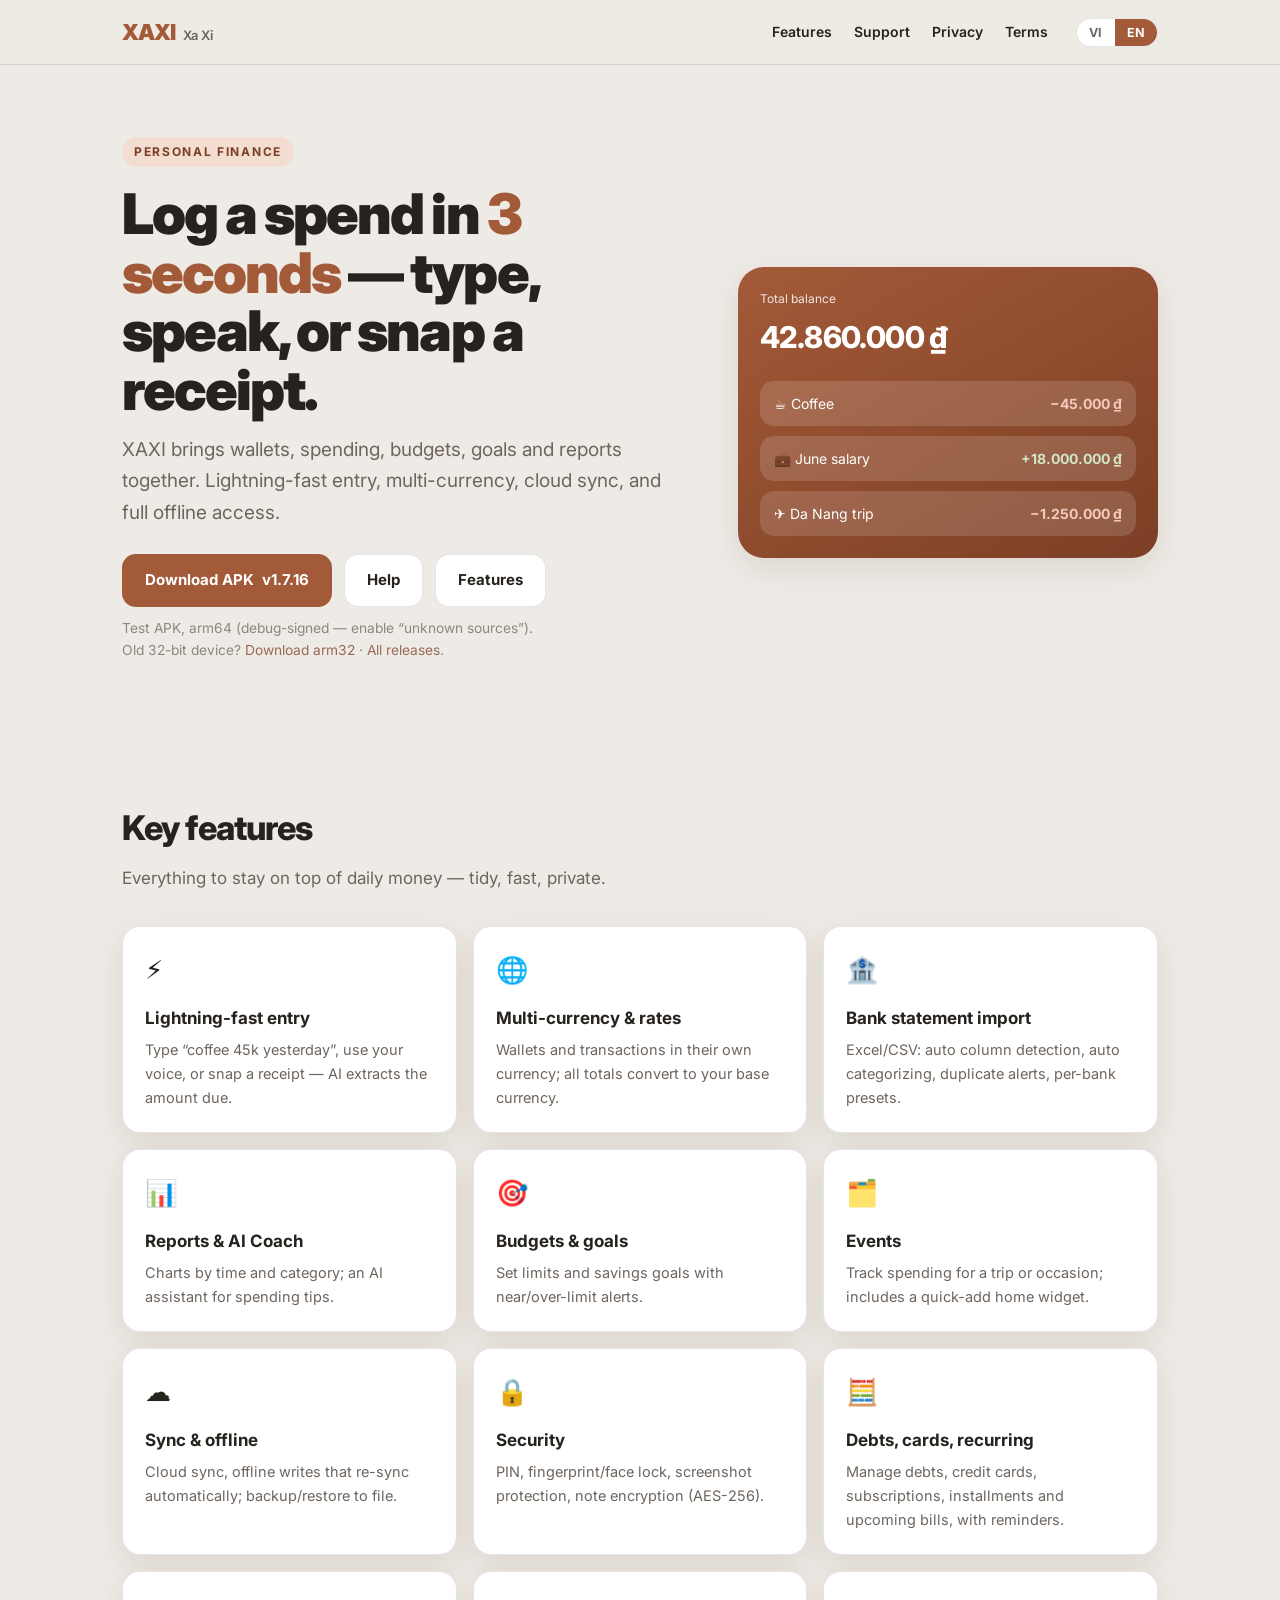
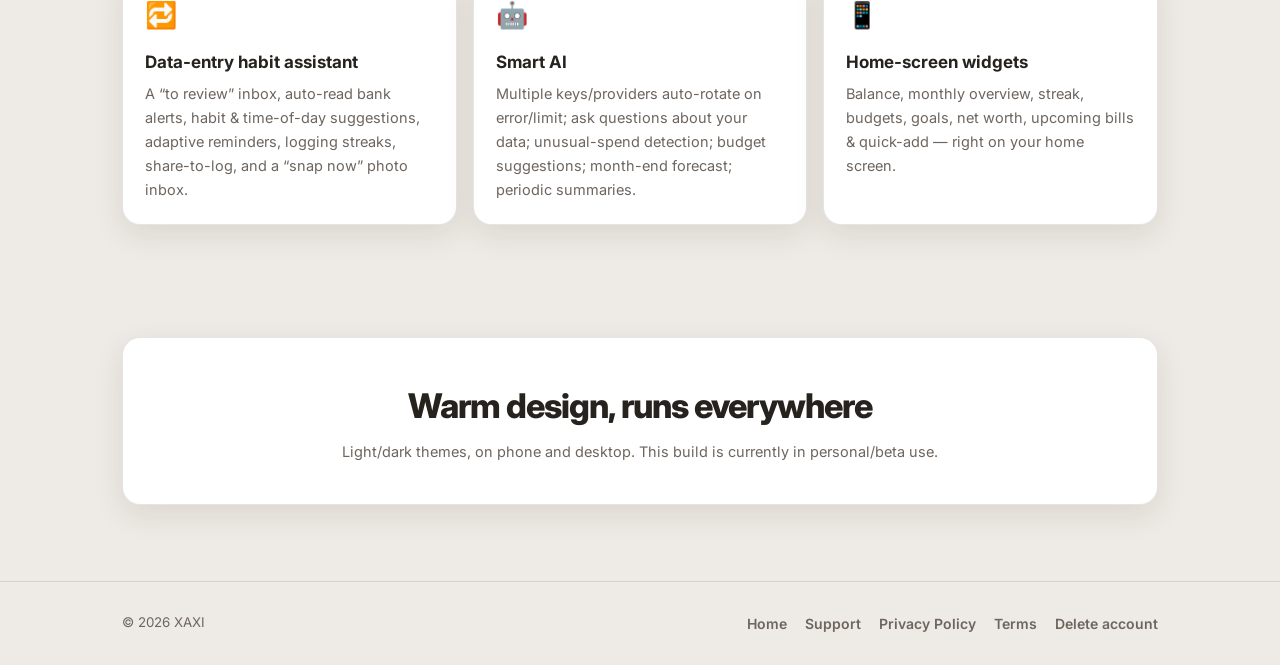
==== commit e718eaf1: "docs: đồng bộ web từ xaxi-project@57c69bb" ====
--- a/index.html
+++ b/index.html
@@ -38,14 +38,14 @@
           <span class="en">XAXI brings wallets, spending, budgets, goals and reports together. Lightning-fast entry, multi-currency, cloud sync, and full offline access.</span>
         </p>
         <div class="cta-row">
-          <a class="btn btn-primary" href="https://github.com/mittohoa/xaxi-app/releases/latest/download/xaxi-v1.7.15-arm64.apk"><span class="vi">Tải APK</span><span class="en">Download APK</span> v1.7.15</a>
+          <a class="btn btn-primary" href="https://github.com/mittohoa/xaxi-app/releases/latest/download/xaxi-v1.7.16-arm64.apk"><span class="vi">Tải APK</span><span class="en">Download APK</span> v1.7.16</a>
           <a class="btn btn-ghost" href="support.html"><span class="vi">Hướng dẫn</span><span class="en">Help</span></a>
           <a class="btn btn-ghost" href="#tinh-nang"><span class="vi">Tính năng</span><span class="en">Features</span></a>
         </div>
         <p class="lead" style="font-size:.86rem;opacity:.75;margin-top:10px">
           <span class="vi">Bản APK thử nghiệm, arm64 (ký debug — cho phép “nguồn không xác định”). Máy 32-bit cũ? </span>
           <span class="en">Test APK, arm64 (debug-signed — enable “unknown sources”). Old 32-bit device? </span>
-          <a href="https://github.com/mittohoa/xaxi-app/releases/latest/download/xaxi-v1.7.15-arm32.apk"><span class="vi">Tải bản arm32</span><span class="en">Download arm32</span></a>
+          <a href="https://github.com/mittohoa/xaxi-app/releases/latest/download/xaxi-v1.7.16-arm32.apk"><span class="vi">Tải bản arm32</span><span class="en">Download arm32</span></a>
           · <a href="https://github.com/mittohoa/xaxi-app/releases/latest"><span class="vi">Tất cả bản phát hành</span><span class="en">All releases</span></a>.
         </p>
       </div>
